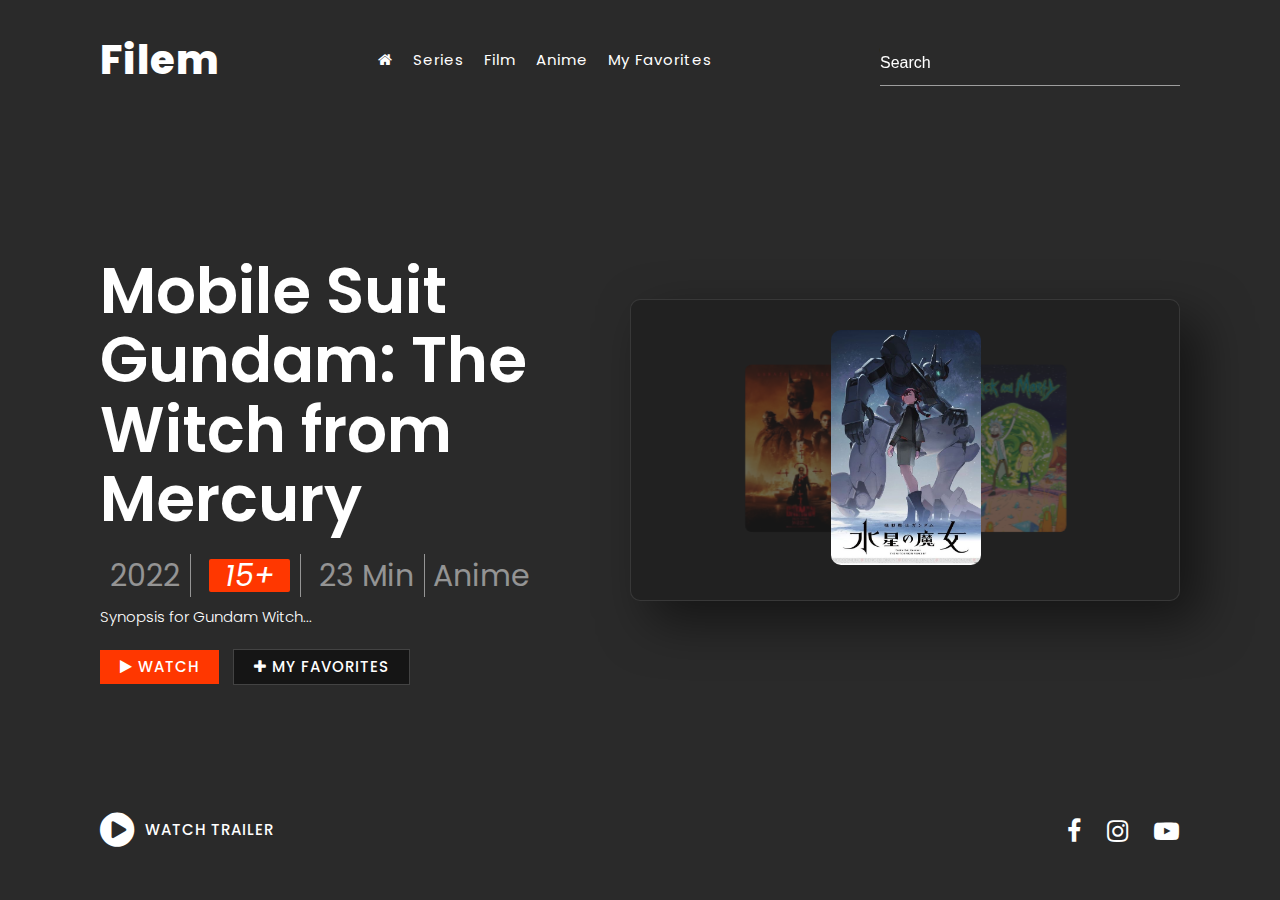
==== index.html @ 7fe80259 "first commit" ====
<!DOCTYPE html>
<html lang="en">
<head>
    <meta charset="UTF-8"/>
    <meta name="viewport" content="width=device-width, initial-scale=1.0" />
    <link rel="stylesheet" href="font-awesome-4.7.0/css/font-awesome.css" />
    <link rel="stylesheet" href="https://cdnjs.cloudflare.com/ajax/libs/materialize/1.0.0/css/materialize.min.css">
    <link rel="stylesheet" href="style.css">
    <title>Movie Website | Animated Landing Page</title>
</head>
<body>
    <header>
        <a href="#" class="logo">Filem</a>
        <ul class="nav">
            <li><a href="#"><i class="fa fa-home" aria-hidden="true"></i></a></li>
            <li><a href="series.html">Series</a></li>
            <li><a href="film.html">Film</a></li>
            <li><a href="anime.html">Anime</a></li>
            <li><a href="myfav.html">My Favorites</a></li>
        </ul>
        <div class="search">
            <input type="text" placeholder="Search" />
            <i class="fa fa-search" aria-hidden="true"></i>
        </div>
    </header>
    <div class="banner">
        <div class="content active">
            <h1 class="header-title" id="title">
                Pokemon GO
            </h1>
            <h4>
                <span class="year" id="year">2022</span>
                <span class="rating"><i id="ageRating">15+</i></span>
                <span class="duration" id="minute">23 Min</span>
                <span class="genre" id="type">Anime</span>
            </h4>
            <p class="synopsis" id="synopsis">
                Lorem ipsum dolor sit amet consectetur, adipisicing elit. Voluptate, 
                dolor porro? Fuga itaque nemo deleniti culpa quis hic exercitationem sit vel dicta. Veritatis,
                excepturi hic nostrum possimus omnis ipsa dolor?
            </p>
            <div class="button">
                <a href="#"><i class="fa fa-play" aria-hidden="true"></i> Watch</a>
                <a href="#"><i class="fa fa-plus" aria-hidden="true"></i> My Favorites</a>
            </div>
        </div>
        <div class="carousel-box">
            <div class="carousel">
            </div>
        </div>
        <a href="#" class="play" onClick="toggleVideo();">
        <i class="fa fa-play-circle" aria-hidden="true"></i> Watch Trailer</a>
        <ul class="sci">
            <li><a href="#"><i class="fa fa-facebook" aria-hidden="true"></i></a></li>
            <li><a href="#"><i class="fa fa-instagram" aria-hidden="true"></i></a></li>
            <li><a href="#"><i class="fa fa-youtube-play" aria-hidden="true"></i></a></li>
        </ul>
    </div>
    <div class="trailer">
        <video controls> 
            <source src="./assets/NetflixIntro.mp4" type="video/mp4">
        </video>
        <img 
            class="close" 
            src="./image/close.png" 
            alt=""
            onClick = "toggleVideo();"
        />
    </div>
    <script src="https://code.jquery.com/jquery-3.7.1.js"></script>
    <script src="https://cdnjs.cloudflare.com/ajax/libs/materialize/1.0.0/js/materialize.min.js"></script>
    <script src="script.js"></script>
    <script>
        $(document).ready(function(){
            var data = [
                {
                    title: "Mobile Suit Gundam: The Witch from Mercury",
                    year: "2022",
                    ageRating: "15+",
                    minute: "23",
                    type: "Anime",
                    image: "./image/GundamWitchPotrait.jpg",
                    synopsis: "Synopsis for Gundam Witch..."
                },
                {
                    title: "Rick and Morty",
                    year: "2022",
                    ageRating: "18+",
                    minute: "22",
                    type: "Animation",
                    image: "./image/RickAndMorty.jpg",
                    synopsis: "Synopsis for Rick and Morty..."
                },
                {
                    title: "The Batman",
                    year: "2021",
                    ageRating: "13+",
                    minute: "120",
                    type: "Action",
                    image: "./image/BatManPoster.jpg",
                    synopsis: "Synopsis for The Batman..."
                }
            ];

            function createCarouselItems() {
                var carousel = $('.carousel');
                var carouselContent = '';
                data.forEach(function(item, index) {
                    carouselContent += '<div class="carousel-item" data-index="' + index + '"><img src="' + item.image + '" alt="' + item.title + '"></div>';
                });
                carousel.html(carouselContent);
                carousel.carousel();
            }

            function updateContent(index) {
                var item = data[index];
                $('#title').text(item.title);
                $('#year').text(item.year);
                $('#ageRating').html('<i>' + item.ageRating + '</i>');
                $('#minute').text(item.minute + " Min");
                $('#type').text(item.type);
                $('#synopsis').text(item.synopsis);
            }

            // Initialize carousel items
            createCarouselItems();

            // Set initial data for the first item
            var initialActiveIndex = $('.carousel-item.active').data('index');
            updateContent(initialActiveIndex);

            // Event listener for carousel slide change
            $('.carousel').on('mousemove', function(event) {
                var activeIndex = $('.carousel-item.active').data('index');
                updateContent(activeIndex);
            });

            $('.carousel').on('click', function(event) {
                var activeIndex = $('.carousel-item.active').data('index');
                updateContent(activeIndex);
            });


        });
    </script>
</body>
</html>
---- style.css ----
@import url('https://fonts.googleapis.com/css2?family=Poppins:ital,wght@0,100;0,200;0,300;0,400;0,500;0,600;0,700;0,800;0,900;1,100;1,200;1,300;1,400;1,500;1,600;1,700;1,800;1,900&display=swap');
*{
    margin: 0;
    padding: 0;
    box-sizing: border-box;
}

:root{
    --primary: #ff3700;
}

body{
    background: #2a2a2a;
    font-family: 'Poppins', sans-serif;
}
header{
    position: absolute;
    top: 0;
    left: 0;
    width: 100%;
    display: flex;
    justify-content: space-between;
    align-items: center;
    padding: 30px 100px;
    z-index: 10;
 }

 .logo{
    font-size: 40px;
    color: #ffffffff;
    letter-spacing: 1px;
    font-weight: 800;
 }

.nav {
    display: flex;
}

.nav li{
    list-style: none;
    margin: 5px;
}

.nav li a {
    color: #ffffffff;
    text-decoration: none;
    font-weight: 400;
    letter-spacing: 1px;
    cursor: pointer;
    transition: 0.3s;
    margin-right: 10px !important;
}

.nav li:hover a {
    color: var(--primary);
}

.search {
    position: relative;
    width: 300px;
    height: 40px;
}

.search input {
    position: absolute;
    left: 0;
    top: 0;
    width: 100%;
    height: 100%;
    color: #ffffff; 
    background: transparent; 
    border: 1px solid rgba(255, 255, 255, 0.5);
    border-radius: 4px;
    padding: 8px; 
    box-sizing: border-box;
    backdrop-filter: blur(100px);
}

.search input::placeholder{
    color: #ffffff;
}

.banner{
    position: relative;
    width: 100%;
    min-height: 100vh;
    padding: 0 100px;
    display: flex;
    justify-content: space-between;
    align-items: center;
    background: rgba(0, 0, 0, 0.5);
    background-size:  cover;
    background-position: center;
    overflow: hidden;
    transition: 0.5;
}

.banner::before{
    position: absolute;
    content: '';
    top: 0;
    left: 0;
    right: 0;
    bottom: 0;
    width: 100%;
    height: 100%;
    background: #2a2a2a;
}

.content {
    position: relative;
    max-width: 550px;
    display: none;
    visibility: hidden;
    transform: scale(0);
    transition: 0.5s;
}

.content.active {
    display: block;
    padding: 0;
    visibility: visible;
    transform: scale(1);
    transition: 0.5s;
}

.header-title{
    color: #fff;
    font-weight: 600;
}

.movie-title{
    max-width: 250px;
}

.banner .content h4{
    color: rgba(255, 255, 255, 0.5);
    font-weight: 400;
    font-size: 30px;
}

.banner .content h4 span{
    padding: 0 10px;
    border-right: 1px solid rgba(255, 255, 255, 0.5);
}

.banner .content h4 span:last-child{
    padding-left: 0;
}

.banner .content h4 span:last-child{
    border-right: 0;
}

.banner .content h4 span i{
    background: var(--primary);
    color: #ffffff;
    padding: 0 8px;
    display: inline-block;
    border-radius: 2px;
}

.banner .content p{
    font-size: lem;
    font-weight: 300;
    line-height: 1.5em;
    color: #ffffff;
    margin: 10px 0 20px;
}

.banner .content .button {
    position: relative;
}

.banner .content .button a{
    position: relative;
    display: inline-block;
    margin-right: 10px;
    background: var(--primary);
    color: #ffffff;
    padding: 6px 20px;
    text-decoration: none;
    font-weight: 500;
    letter-spacing: 1px;
    text-transform: uppercase;
    transition: 0.5s;
    cursor: pointer;
}

.banner .content .button a:nth-child(2){
    background: rgba(0, 0, 0, 0.5);
    border: 1px solid rgba(255, 255, 255, 0.2);
}

.banner .content .button a:hover:nth-child(2){
    background: var(--primary);
}

.banner .carousel-box{
    position: relative;
    min-width: 550px;
    min-height: 300px;
    display: flex;
    justify-content: center;
    align-items: center;
    background: rgba(0, 0, 0, 0.2);
    box-shadow: 20px 20px 50px rgba(0, 0, 0, 0.5);
    border: 1px solid rgba(255, 255, 255, 0.1);
    backdrop-filter: blur(20px);
    border-radius: 10px;
}

.carousel {
    position: relative;
    height: 300px;
    width: 500px;
    perspective: 1300;
}

.carousel .carousel-item{
    width: 150px;
    height: 300px;
    cursor: pointer;
}

.carousel .carousel-item img{
    height: 235px;
    border-radius: 10px;
    transform: translateX(1px) translateY(30px);
    object-fit: cover;
    object-position: center;
}

.play{
    position: absolute;
    bottom: 50px;
    left: 100px;
    display: inline-flex;
    justify-content: flex-start;
    align-items: center;
    color: #ffffff;
    text-decoration: none;
    text-transform: uppercase;
    font-weight: 500;
    letter-spacing: 1px;
    cursor: pointer !important;
    transition: 0.3s;
}   

.play i {
    margin-right: 10px;
    font-size: 40px;
    cursor: pointer !important;
}

.play :hover {
    color: var(--primary);
}

.sci {
    position: absolute;
    bottom: 50px;
    right: 100px;
    display: inline-flex;
    justify-content: center;
    align-items: center;
    gap: 25px;
}

.sci a {
    color: #ffffff;
    text-decoration: none;
    text-transform: uppercase;
    font-weight: 500;
    letter-spacing: 1px;
    font-size: 25px;
    transition: 0.3s;
    cursor: pointer;
}

.sci a:hover {
    color: var(--primary);
}

.trailer {
    position:fixed;
    top: 50%;
    left: 50%;
    transform: translate(-50%,-50%);
    z-index: 100;
    width: 100%;
    height: 100%;
    display: flex;
    justify-content: center;
    align-items: center;
    backdrop-filter: blur(20px);
    visibility: hidden;
    opacity: 0;
    transition: 0.5s;
}

.trailer.active {
    visibility:visible;
    opacity: 1;
}

.trailer.video {
    max-width: 900px;
    outline: none;
}

.close { 
    position: absolute;
    top: 30px;
    right: 30px;
    cursor: pointer;
    filter: invert(1);
    max-width: 30px;

}
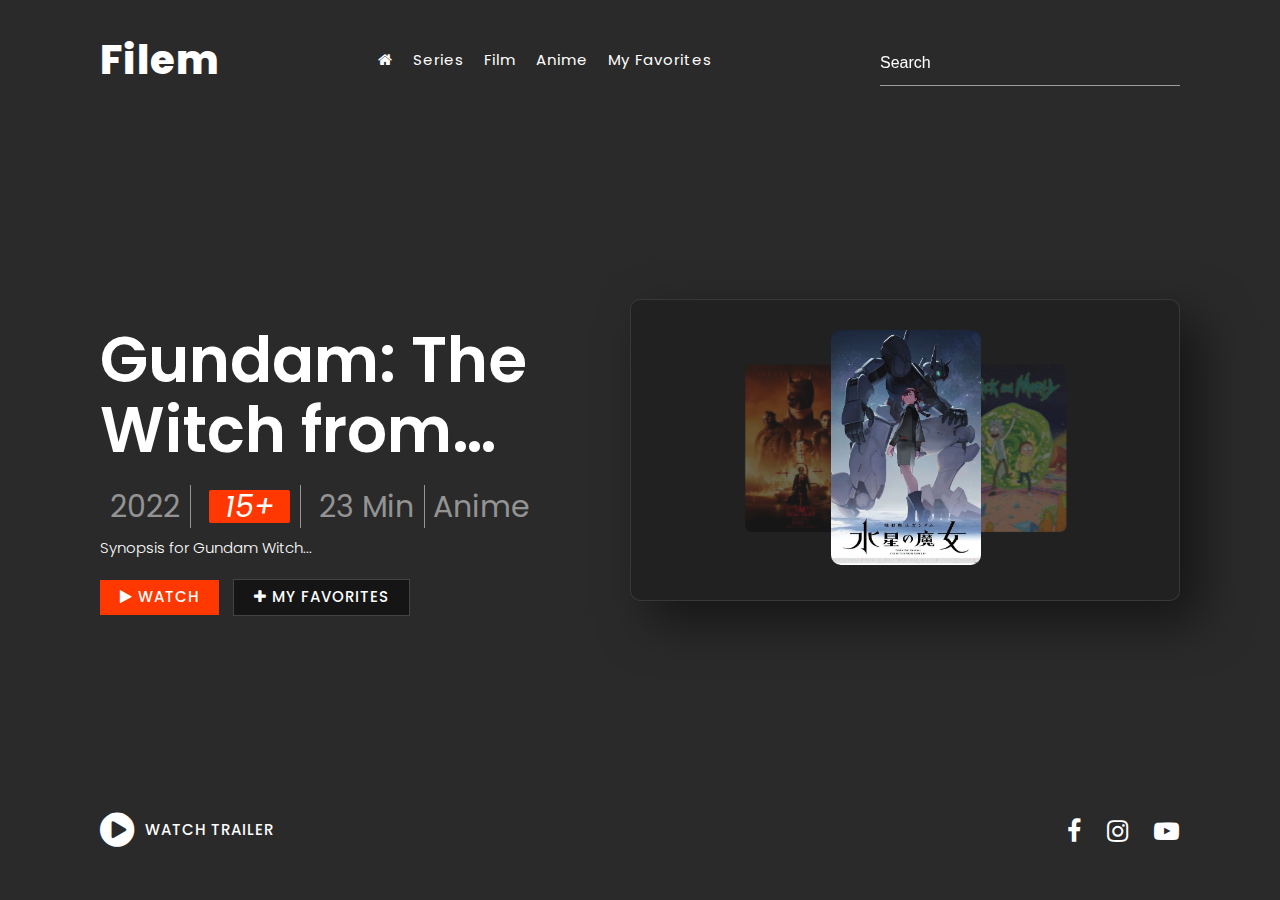
==== commit c17d8d99: "update: updating styling css" ====
--- a/index.html
+++ b/index.html
@@ -74,7 +74,7 @@
         $(document).ready(function(){
             var data = [
                 {
-                    title: "Mobile Suit Gundam: The Witch from Mercury",
+                    title: "Gundam: The Witch from Mercury",
                     year: "2022",
                     ageRating: "15+",
                     minute: "23",
@@ -84,19 +84,19 @@
                 },
                 {
                     title: "Rick and Morty",
-                    year: "2022",
-                    ageRating: "18+",
+                    year: "2013",
+                    ageRating: "17+",
                     minute: "22",
-                    type: "Animation",
+                    type: "Series",
                     image: "./image/RickAndMorty.jpg",
                     synopsis: "Synopsis for Rick and Morty..."
                 },
                 {
                     title: "The Batman",
-                    year: "2021",
+                    year: "2022",
                     ageRating: "13+",
                     minute: "120",
-                    type: "Action",
+                    type: "Flm",
                     image: "./image/BatManPoster.jpg",
                     synopsis: "Synopsis for The Batman..."
                 }
--- a/style.css
+++ b/style.css
@@ -124,10 +124,16 @@
     transition: 0.5s;
 }
 
-.header-title{
+.header-title {
     color: #fff;
     font-weight: 600;
-}
+    display: -webkit-box;
+    -webkit-box-orient: vertical;
+    overflow: hidden;
+    text-overflow: ellipsis;
+    -webkit-line-clamp: 2
+}
+
 
 .movie-title{
     max-width: 250px;
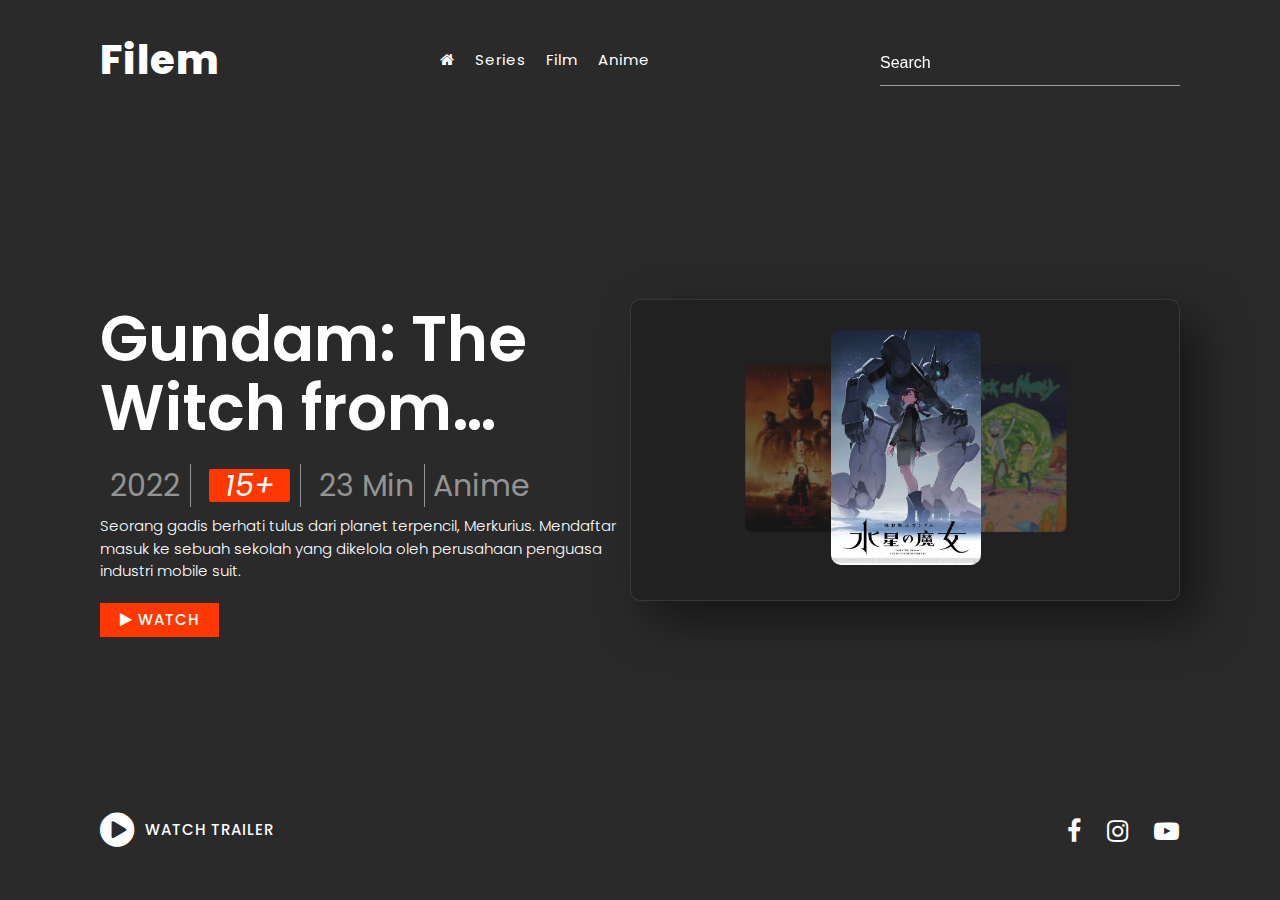
==== commit e24f81be: "Update Css" ====
--- a/index.html
+++ b/index.html
@@ -16,7 +16,7 @@
             <li><a href="series.html">Series</a></li>
             <li><a href="film.html">Film</a></li>
             <li><a href="anime.html">Anime</a></li>
-            <li><a href="myfav.html">My Favorites</a></li>
+            
         </ul>
         <div class="search">
             <input type="text" placeholder="Search" />
@@ -41,7 +41,7 @@
             </p>
             <div class="button">
                 <a href="#"><i class="fa fa-play" aria-hidden="true"></i> Watch</a>
-                <a href="#"><i class="fa fa-plus" aria-hidden="true"></i> My Favorites</a>
+                
             </div>
         </div>
         <div class="carousel-box">
@@ -80,25 +80,25 @@
                     minute: "23",
                     type: "Anime",
                     image: "./image/GundamWitchPotrait.jpg",
-                    synopsis: "Synopsis for Gundam Witch..."
+                    synopsis: "Seorang gadis berhati tulus dari planet terpencil, Merkurius. Mendaftar masuk ke sebuah sekolah yang dikelola oleh perusahaan penguasa industri mobile suit."
                 },
                 {
                     title: "Rick and Morty",
                     year: "2013",
                     ageRating: "17+",
-                    minute: "22",
+                    minute: "23",
                     type: "Series",
                     image: "./image/RickAndMorty.jpg",
-                    synopsis: "Synopsis for Rick and Morty..."
+                    synopsis: "Serial ini mengikuti kesialan Rick Sanchez , seorang ilmuwan gila yang sinis, dan cucunya yang baik hati namun cerewet, Morty Smith , yang membagi waktu mereka antara kehidupan rumah tangga dan petualangan antardimensi yang terjadi di realitas yang jumlahnya tak terbatas, sering kali bepergian ke planet lain."
                 },
                 {
                     title: "The Batman",
                     year: "2022",
                     ageRating: "13+",
                     minute: "120",
-                    type: "Flm",
+                    type: "Film",
                     image: "./image/BatManPoster.jpg",
-                    synopsis: "Synopsis for The Batman..."
+                    synopsis: "Upaya Batman memburu sesosok pembunuh membawanya ke dunia kriminal yang kelam di Gotham City dan terkait erat dengan penguasa elit di Gotham City daripada yang dia bayangkan    "
                 }
             ];
 
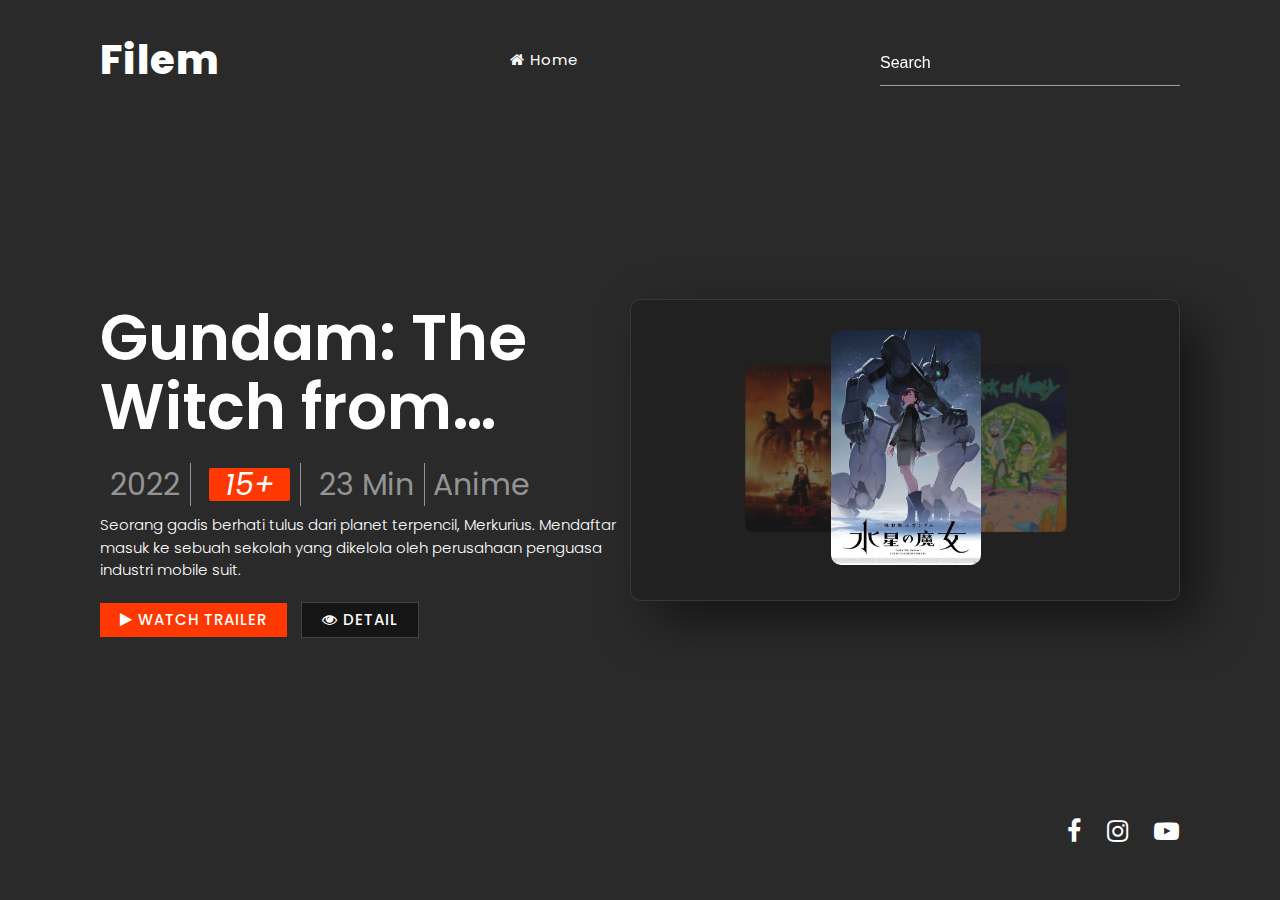
==== commit a335b209: "All Features Completed" ====
--- a/index.html
+++ b/index.html
@@ -6,16 +6,62 @@
     <link rel="stylesheet" href="font-awesome-4.7.0/css/font-awesome.css" />
     <link rel="stylesheet" href="https://cdnjs.cloudflare.com/ajax/libs/materialize/1.0.0/css/materialize.min.css">
     <link rel="stylesheet" href="style.css">
+    <style>
+        @import url('https://fonts.googleapis.com/css2?family=Poppins:ital,wght@0,100;0,200;0,300;0,400;0,500;0,600;0,700;0,800;0,900;1,100;1,200;1,300;1,400;1,500;1,600;1,700;1,800;1,900&display=swap');
+        
+        body {
+            background: #2a2a2a !important;
+            font-family: 'Poppins', sans-serif !important;
+        }
+
+        .trailer {
+            position: fixed !important;
+            top: 50% !important;
+            left: 50% !important;
+            transform: translate(-50%,-50%) !important;
+            z-index: 100 !important;
+            width: 100% !important;
+            height: 100% !important;
+            display: flex !important;
+            justify-content: center !important;
+            align-items: center !important;
+            backdrop-filter: blur(20px) !important;
+            visibility: hidden !important;
+            opacity: 0 !important;
+            transition: 0.5s !important;
+        }
+
+        .trailer.active {
+            visibility: visible !important;
+            opacity: 1 !important;
+        }
+
+        .trailer video {
+            width: 800px !important;
+            height: 500px !important;
+            border: 5px solid rgba(255, 255, 255, 0.5) !important;
+        }
+
+        .trailer .fa {
+            position: absolute !important;
+            top: 50px !important;
+            right: 100px !important;
+            color: #ffffff !important;
+            font-size: 30px !important;
+            cursor: pointer !important;
+        }
+    </style>
     <title>Movie Website | Animated Landing Page</title>
 </head>
 <body>
     <header>
         <a href="#" class="logo">Filem</a>
         <ul class="nav">
-            <li><a href="#"><i class="fa fa-home" aria-hidden="true"></i></a></li>
-            <li><a href="series.html">Series</a></li>
-            <li><a href="film.html">Film</a></li>
-            <li><a href="anime.html">Anime</a></li>
+            <li>
+                <a href="index.html">
+                    <i class="fa fa-home" aria-hidden="true"></i> Home
+                </a>
+            </li>
             
         </ul>
         <div class="search">
@@ -40,20 +86,18 @@
                 excepturi hic nostrum possimus omnis ipsa dolor?
             </p>
             <div class="button">
-                <a href="#"><i class="fa fa-play" aria-hidden="true"></i> Watch</a>
-                
+                <a href="#" onClick="toggleVideo();"><i class="fa fa-play" aria-hidden="true"></i> Watch Trailer</a>
+                <a href="#" id="btn-detail" target="_blank"><i class="fa fa-eye" aria-hidden="true"></i> Detail</a>
             </div>
         </div>
         <div class="carousel-box">
             <div class="carousel">
             </div>
         </div>
-        <a href="#" class="play" onClick="toggleVideo();">
-        <i class="fa fa-play-circle" aria-hidden="true"></i> Watch Trailer</a>
         <ul class="sci">
-            <li><a href="#"><i class="fa fa-facebook" aria-hidden="true"></i></a></li>
-            <li><a href="#"><i class="fa fa-instagram" aria-hidden="true"></i></a></li>
-            <li><a href="#"><i class="fa fa-youtube-play" aria-hidden="true"></i></a></li>
+            <li><a href="https://www.facebook.com/cinema21/?locale=id_ID"><i class="fa fa-facebook" aria-hidden="true"></i></a></li>
+            <li><a href="https://www.instagram.com/netflixid/"><i class="fa fa-instagram" aria-hidden="true"></i></a></li>
+            <li><a href="https://www.youtube.com/@WindahBasudara"><i class="fa fa-youtube-play" aria-hidden="true"></i></a></li>
         </ul>
     </div>
     <div class="trailer">
@@ -72,6 +116,7 @@
     <script src="script.js"></script>
     <script>
         $(document).ready(function(){
+            // AMBIL DATA ARRAY JSON 
             var data = [
                 {
                     title: "Gundam: The Witch from Mercury",
@@ -80,7 +125,9 @@
                     minute: "23",
                     type: "Anime",
                     image: "./image/GundamWitchPotrait.jpg",
-                    synopsis: "Seorang gadis berhati tulus dari planet terpencil, Merkurius. Mendaftar masuk ke sebuah sekolah yang dikelola oleh perusahaan penguasa industri mobile suit."
+                    synopsis: "Seorang gadis berhati tulus dari planet terpencil, Merkurius. Mendaftar masuk ke sebuah sekolah yang dikelola oleh perusahaan penguasa industri mobile suit.",
+                    trailer: ".video",
+                    btnDetail: "anime.html",
                 },
                 {
                     title: "Rick and Morty",
@@ -89,7 +136,8 @@
                     minute: "23",
                     type: "Series",
                     image: "./image/RickAndMorty.jpg",
-                    synopsis: "Serial ini mengikuti kesialan Rick Sanchez , seorang ilmuwan gila yang sinis, dan cucunya yang baik hati namun cerewet, Morty Smith , yang membagi waktu mereka antara kehidupan rumah tangga dan petualangan antardimensi yang terjadi di realitas yang jumlahnya tak terbatas, sering kali bepergian ke planet lain."
+                    synopsis: "Serial ini mengikuti kesialan Rick Sanchez , seorang ilmuwan gila yang sinis, dan cucunya yang baik hati namun cerewet, Morty Smith , yang membagi waktu mereka antara kehidupan rumah tangga dan petualangan antardimensi yang terjadi di realitas yang jumlahnya tak terbatas, sering kali bepergian ke planet lain.",
+                    btnDetail: "series.html",
                 },
                 {
                     title: "The Batman",
@@ -98,20 +146,28 @@
                     minute: "120",
                     type: "Film",
                     image: "./image/BatManPoster.jpg",
-                    synopsis: "Upaya Batman memburu sesosok pembunuh membawanya ke dunia kriminal yang kelam di Gotham City dan terkait erat dengan penguasa elit di Gotham City daripada yang dia bayangkan    "
+                    synopsis: "Upaya Batman memburu sesosok pembunuh membawanya ke dunia kriminal yang kelam di Gotham City dan terkait erat dengan penguasa elit di Gotham City daripada yang dia bayangkan",
+                    btnDetail: "film.html",
                 }
             ];
 
+            // function Looping data carousel set ke html
             function createCarouselItems() {
                 var carousel = $('.carousel');
                 var carouselContent = '';
+
+                console.log('carousel content before: ', carouselContent);
                 data.forEach(function(item, index) {
+                    // masukkin data looping ke dalam variable carouselContent
                     carouselContent += '<div class="carousel-item" data-index="' + index + '"><img src="' + item.image + '" alt="' + item.title + '"></div>';
                 });
+
                 carousel.html(carouselContent);
+                console.log('carousel content after: ', carouselContent);
                 carousel.carousel();
             }
 
+            // Update content untuk set ke html
             function updateContent(index) {
                 var item = data[index];
                 $('#title').text(item.title);
@@ -120,16 +176,19 @@
                 $('#minute').text(item.minute + " Min");
                 $('#type').text(item.type);
                 $('#synopsis').text(item.synopsis);
+
+                $('#btn-detail').attr('href', item.btnDetail);
             }
 
-            // Initialize carousel items
+            // menggunakan / panggil function untuk membuat carousel diset ke html
             createCarouselItems();
 
-            // Set initial data for the first item
+            // Set data awalan ambil yang aktif menjadi di utama
             var initialActiveIndex = $('.carousel-item.active').data('index');
+            // gunakan function updateContent untuk set ke html dengan data yang sedang active
             updateContent(initialActiveIndex);
 
-            // Event listener for carousel slide change
+            // Event untuk melakukan perubahan data
             $('.carousel').on('mousemove', function(event) {
                 var activeIndex = $('.carousel-item.active').data('index');
                 updateContent(activeIndex);
